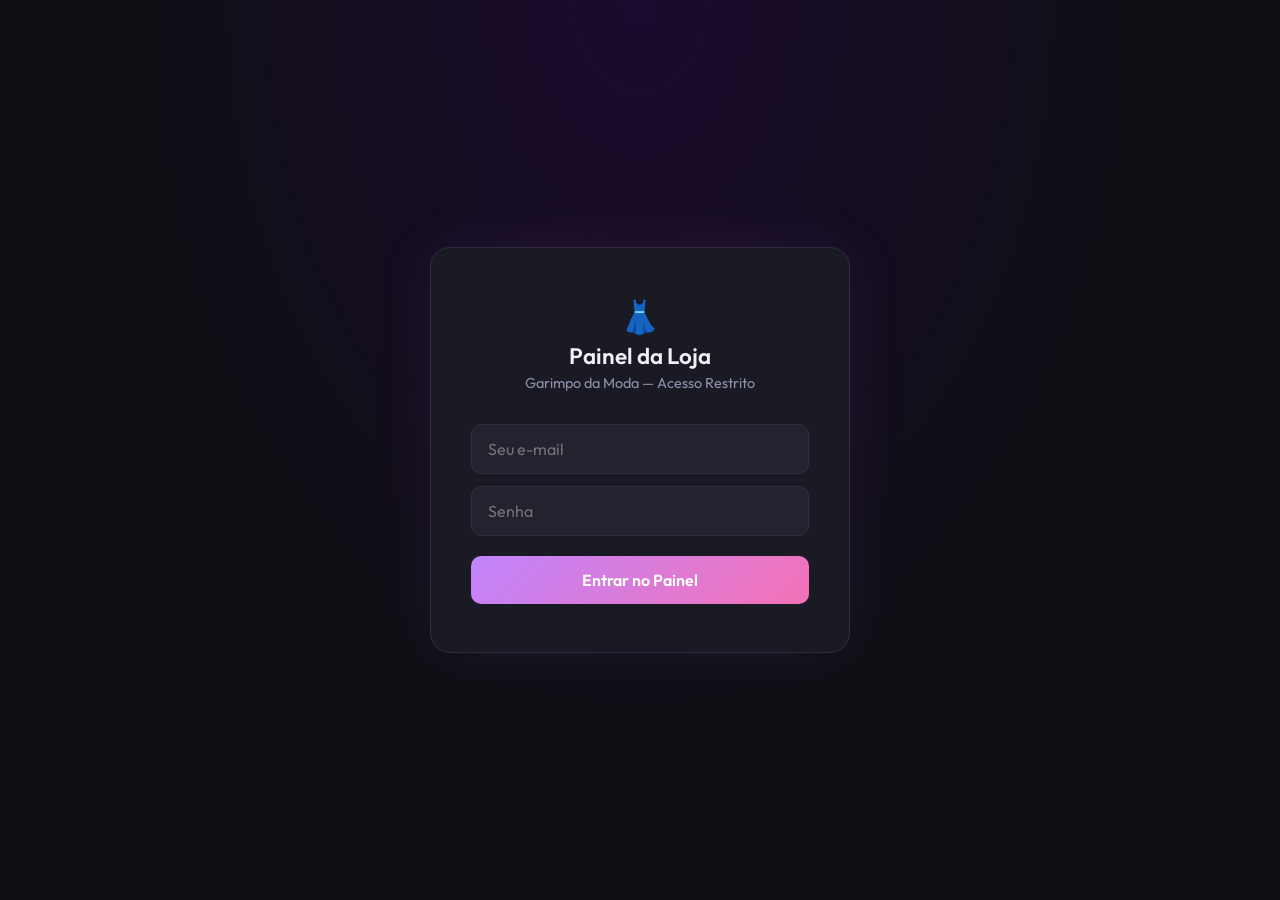
==== admin.html @ e4179bb4 "Feat: Painel Admin com Auth, Upload Storage e CRUD de Produtos" ====
<!DOCTYPE html>
<html lang="pt-BR">
<head>
    <meta charset="UTF-8">
    <meta name="viewport" content="width=device-width, initial-scale=1.0">
    <title>Garimpo da Moda | Painel Administrativo</title>
    <link rel="preconnect" href="https://fonts.googleapis.com">
    <link href="https://fonts.googleapis.com/css2?family=Outfit:wght@300;400;500;600;700&display=swap" rel="stylesheet">
    <script src="https://cdn.jsdelivr.net/npm/@supabase/supabase-js@2"></script>
    <style>
        :root {
            --bg: #0f0f13;
            --surface: #1a1a24;
            --surface2: #23232f;
            --border: #2e2e40;
            --accent: #c084fc;
            --accent2: #f472b6;
            --text: #f1f0f7;
            --text-muted: #9090a8;
            --success: #34d399;
            --danger: #f87171;
            --warning: #fbbf24;
        }

        * { margin: 0; padding: 0; box-sizing: border-box; }

        body {
            font-family: 'Outfit', sans-serif;
            background: var(--bg);
            color: var(--text);
            min-height: 100vh;
        }

        /* ===== LOGIN ===== */
        #login-screen {
            display: flex;
            align-items: center;
            justify-content: center;
            min-height: 100vh;
            background: radial-gradient(ellipse at top, #1a0a2e 0%, #0f0f13 60%);
        }

        .login-box {
            background: var(--surface);
            border: 1px solid var(--border);
            border-radius: 20px;
            padding: 48px 40px;
            width: 100%;
            max-width: 420px;
            text-align: center;
            box-shadow: 0 0 60px rgba(192, 132, 252, 0.08);
        }

        .login-logo {
            font-size: 2rem;
            margin-bottom: 6px;
        }

        .login-box h1 {
            font-size: 1.4rem;
            font-weight: 600;
            margin-bottom: 4px;
        }

        .login-box p {
            color: var(--text-muted);
            font-size: 0.9rem;
            margin-bottom: 32px;
        }

        .login-box input {
            width: 100%;
            padding: 14px 16px;
            background: var(--surface2);
            border: 1px solid var(--border);
            border-radius: 10px;
            color: var(--text);
            font-family: 'Outfit', sans-serif;
            font-size: 1rem;
            margin-bottom: 12px;
            transition: border-color 0.2s;
        }

        .login-box input:focus {
            outline: none;
            border-color: var(--accent);
        }

        .btn-login {
            width: 100%;
            padding: 14px;
            background: linear-gradient(135deg, var(--accent), var(--accent2));
            border: none;
            border-radius: 10px;
            color: white;
            font-family: 'Outfit', sans-serif;
            font-size: 1rem;
            font-weight: 600;
            cursor: pointer;
            margin-top: 8px;
            transition: opacity 0.2s, transform 0.1s;
        }

        .btn-login:hover { opacity: 0.9; transform: translateY(-1px); }
        .btn-login:active { transform: translateY(0); }

        .login-error {
            background: rgba(248, 113, 113, 0.1);
            border: 1px solid rgba(248, 113, 113, 0.3);
            color: var(--danger);
            padding: 12px;
            border-radius: 8px;
            font-size: 0.88rem;
            margin-top: 12px;
            display: none;
        }

        /* ===== ADMIN PANEL ===== */
        #admin-panel { display: none; }

        .admin-header {
            background: var(--surface);
            border-bottom: 1px solid var(--border);
            padding: 16px 32px;
            display: flex;
            align-items: center;
            justify-content: space-between;
            position: sticky;
            top: 0;
            z-index: 100;
        }

        .admin-header .brand {
            display: flex;
            align-items: center;
            gap: 12px;
        }

        .admin-header .brand-icon {
            width: 36px;
            height: 36px;
            background: linear-gradient(135deg, var(--accent), var(--accent2));
            border-radius: 8px;
            display: flex;
            align-items: center;
            justify-content: center;
            font-size: 1.1rem;
        }

        .admin-header h1 { font-size: 1.1rem; font-weight: 600; }
        .admin-header p { font-size: 0.8rem; color: var(--text-muted); }

        .btn-logout {
            background: var(--surface2);
            border: 1px solid var(--border);
            color: var(--text-muted);
            padding: 8px 18px;
            border-radius: 8px;
            cursor: pointer;
            font-family: 'Outfit', sans-serif;
            font-size: 0.88rem;
            transition: all 0.2s;
        }

        .btn-logout:hover { color: var(--danger); border-color: var(--danger); }

        .admin-content {
            max-width: 1100px;
            margin: 0 auto;
            padding: 32px 24px;
            display: grid;
            grid-template-columns: 400px 1fr;
            gap: 28px;
            align-items: start;
        }

        @media (max-width: 800px) {
            .admin-content { grid-template-columns: 1fr; }
        }

        /* ===== FORM CARD ===== */
        .card-admin {
            background: var(--surface);
            border: 1px solid var(--border);
            border-radius: 16px;
            padding: 28px;
        }

        .card-admin h2 {
            font-size: 1.1rem;
            font-weight: 600;
            margin-bottom: 24px;
            display: flex;
            align-items: center;
            gap: 8px;
        }

        .form-group {
            margin-bottom: 16px;
        }

        .form-group label {
            display: block;
            font-size: 0.85rem;
            font-weight: 500;
            color: var(--text-muted);
            margin-bottom: 6px;
        }

        .form-group input,
        .form-group textarea,
        .form-group select {
            width: 100%;
            padding: 12px 14px;
            background: var(--surface2);
            border: 1px solid var(--border);
            border-radius: 10px;
            color: var(--text);
            font-family: 'Outfit', sans-serif;
            font-size: 0.95rem;
            transition: border-color 0.2s;
        }

        .form-group input:focus,
        .form-group textarea:focus,
        .form-group select:focus {
            outline: none;
            border-color: var(--accent);
        }

        .form-group select option { background: var(--surface2); }

        .form-row {
            display: grid;
            grid-template-columns: 1fr 1fr;
            gap: 12px;
        }

        /* Upload de imagem */
        .upload-area {
            border: 2px dashed var(--border);
            border-radius: 12px;
            padding: 24px;
            text-align: center;
            cursor: pointer;
            transition: all 0.2s;
            position: relative;
        }

        .upload-area:hover {
            border-color: var(--accent);
            background: rgba(192, 132, 252, 0.04);
        }

        .upload-area.has-image {
            border-style: solid;
            border-color: var(--accent);
            padding: 0;
            overflow: hidden;
        }

        .upload-area img.preview {
            width: 100%;
            height: 200px;
            object-fit: cover;
            border-radius: 10px;
            display: block;
        }

        .upload-area input[type="file"] {
            position: absolute;
            inset: 0;
            opacity: 0;
            cursor: pointer;
            width: 100%;
            height: 100%;
        }

        .upload-icon { font-size: 2rem; margin-bottom: 8px; }
        .upload-area p { color: var(--text-muted); font-size: 0.85rem; }
        .upload-area strong { color: var(--accent); }

        .upload-overlay {
            position: absolute;
            inset: 0;
            background: rgba(0,0,0,0.5);
            display: flex;
            align-items: center;
            justify-content: center;
            border-radius: 10px;
            opacity: 0;
            transition: opacity 0.2s;
        }

        .upload-area.has-image:hover .upload-overlay { opacity: 1; }

        .btn-publish {
            width: 100%;
            padding: 14px;
            background: linear-gradient(135deg, var(--accent), var(--accent2));
            border: none;
            border-radius: 10px;
            color: white;
            font-family: 'Outfit', sans-serif;
            font-size: 1rem;
            font-weight: 600;
            cursor: pointer;
            margin-top: 8px;
            transition: all 0.2s;
            display: flex;
            align-items: center;
            justify-content: center;
            gap: 8px;
        }

        .btn-publish:hover { opacity: 0.9; transform: translateY(-1px); }
        .btn-publish:disabled { opacity: 0.5; transform: none; cursor: not-allowed; }

        .form-feedback {
            padding: 12px 16px;
            border-radius: 8px;
            font-size: 0.88rem;
            margin-top: 12px;
            display: none;
        }

        .form-feedback.success {
            background: rgba(52, 211, 153, 0.1);
            border: 1px solid rgba(52, 211, 153, 0.3);
            color: var(--success);
        }

        .form-feedback.error {
            background: rgba(248, 113, 113, 0.1);
            border: 1px solid rgba(248, 113, 113, 0.3);
            color: var(--danger);
        }

        /* ===== PRODUCT LIST ===== */
        .products-list-header {
            display: flex;
            align-items: center;
            justify-content: space-between;
            margin-bottom: 20px;
        }

        .products-list-header h2 {
            font-size: 1.1rem;
            font-weight: 600;
            display: flex;
            align-items: center;
            gap: 8px;
        }

        .badge {
            background: var(--surface2);
            color: var(--text-muted);
            padding: 3px 10px;
            border-radius: 20px;
            font-size: 0.8rem;
        }

        .product-admin-card {
            background: var(--surface);
            border: 1px solid var(--border);
            border-radius: 14px;
            padding: 16px;
            display: flex;
            gap: 16px;
            align-items: center;
            margin-bottom: 12px;
            transition: border-color 0.2s;
        }

        .product-admin-card:hover { border-color: var(--border); }

        .product-admin-card.unavailable { opacity: 0.5; }

        .product-admin-img {
            width: 80px;
            height: 80px;
            border-radius: 10px;
            object-fit: cover;
            background: var(--surface2);
            flex-shrink: 0;
        }

        .product-admin-info { flex: 1; min-width: 0; }

        .product-admin-info h3 {
            font-size: 0.95rem;
            font-weight: 600;
            white-space: nowrap;
            overflow: hidden;
            text-overflow: ellipsis;
        }

        .product-admin-info p {
            font-size: 0.82rem;
            color: var(--text-muted);
            margin-top: 2px;
        }

        .product-admin-price {
            font-size: 1rem;
            font-weight: 700;
            color: var(--accent);
            margin-top: 4px;
        }

        .product-badges {
            display: flex;
            gap: 6px;
            margin-top: 6px;
        }

        .badge-tamanho {
            background: rgba(192, 132, 252, 0.15);
            color: var(--accent);
            padding: 2px 8px;
            border-radius: 6px;
            font-size: 0.75rem;
            font-weight: 600;
        }

        .badge-status-ok {
            background: rgba(52, 211, 153, 0.15);
            color: var(--success);
            padding: 2px 8px;
            border-radius: 6px;
            font-size: 0.75rem;
        }

        .badge-status-sold {
            background: rgba(248, 113, 113, 0.15);
            color: var(--danger);
            padding: 2px 8px;
            border-radius: 6px;
            font-size: 0.75rem;
        }

        .product-actions {
            display: flex;
            flex-direction: column;
            gap: 6px;
            flex-shrink: 0;
        }

        .btn-action {
            padding: 6px 14px;
            border-radius: 8px;
            border: 1px solid var(--border);
            background: var(--surface2);
            color: var(--text-muted);
            cursor: pointer;
            font-family: 'Outfit', sans-serif;
            font-size: 0.8rem;
            transition: all 0.2s;
            white-space: nowrap;
        }

        .btn-action:hover { background: var(--surface); color: var(--text); }

        .btn-action.reativar:hover { color: var(--success); border-color: var(--success); }
        .btn-action.desativar:hover { color: var(--warning); border-color: var(--warning); }
        .btn-action.deletar:hover { color: var(--danger); border-color: var(--danger); }

        .empty-state {
            text-align: center;
            padding: 48px 24px;
            color: var(--text-muted);
        }

        .empty-state p { font-size: 2rem; margin-bottom: 12px; }

        .loading-admin {
            text-align: center;
            padding: 32px;
            color: var(--text-muted);
            font-size: 0.9rem;
        }

        /* Spinner */
        @keyframes spin { to { transform: rotate(360deg); } }
        .spinner {
            width: 20px;
            height: 20px;
            border: 2px solid rgba(255,255,255,0.3);
            border-top-color: white;
            border-radius: 50%;
            animation: spin 0.7s linear infinite;
        }
    </style>
</head>
<body>

<!-- ========== TELA DE LOGIN ========== -->
<div id="login-screen">
    <div class="login-box">
        <div class="login-logo">👗</div>
        <h1>Painel da Loja</h1>
        <p>Garimpo da Moda — Acesso Restrito</p>

        <input type="email" id="admin-email" placeholder="Seu e-mail" autocomplete="email">
        <input type="password" id="admin-password" placeholder="Senha" autocomplete="current-password">
        <button class="btn-login" onclick="fazerLogin()">Entrar no Painel</button>

        <div class="login-error" id="login-error"></div>
    </div>
</div>

<!-- ========== PAINEL ADMIN ========== -->
<div id="admin-panel">

    <header class="admin-header">
        <div class="brand">
            <div class="brand-icon">👗</div>
            <div>
                <h1>Garimpo da Moda</h1>
                <p id="admin-user-email">Carregando...</p>
            </div>
        </div>
        <button class="btn-logout" onclick="fazerLogout()">Sair</button>
    </header>

    <div class="admin-content">

        <!-- FORMULÁRIO NOVA PEÇA -->
        <div class="card-admin" style="position: sticky; top: 80px;">
            <h2>✨ Adicionar Nova Peça</h2>

            <div class="form-group">
                <label>Foto da Peça</label>
                <div class="upload-area" id="upload-area">
                    <input type="file" id="foto-input" accept="image/*" onchange="previewFoto(this)">
                    <div class="upload-overlay">
                        <span style="color:white; font-size:0.85rem;">Trocar foto</span>
                    </div>
                    <div id="upload-placeholder">
                        <div class="upload-icon">📷</div>
                        <p><strong>Clique para escolher a foto</strong></p>
                        <p>JPG, PNG ou WebP (máx. 5MB)</p>
                    </div>
                    <img id="foto-preview" class="preview" src="" alt="" style="display:none;">
                </div>
            </div>

            <div class="form-group">
                <label>Título da Peça *</label>
                <input type="text" id="novo-titulo" placeholder="Ex: Blazer Vintage Anos 80">
            </div>

            <div class="form-group">
                <label>Descrição</label>
                <textarea id="nova-descricao" rows="2" placeholder="Detalhes da peça, material, estado..."></textarea>
            </div>

            <div class="form-row">
                <div class="form-group">
                    <label>Preço (R$) *</label>
                    <input type="number" id="novo-preco" placeholder="89.90" step="0.01" min="0">
                </div>
                <div class="form-group">
                    <label>Tamanho</label>
                    <select id="novo-tamanho">
                        <option value="PP">PP</option>
                        <option value="P">P</option>
                        <option value="M" selected>M</option>
                        <option value="G">G</option>
                        <option value="GG">GG</option>
                        <option value="XGG">XGG</option>
                        <option value="U">Único</option>
                    </select>
                </div>
            </div>

            <button class="btn-publish" id="btn-publicar" onclick="publicarProduto()">
                <span>🚀</span> Publicar na Vitrine
            </button>

            <div class="form-feedback" id="form-feedback"></div>
        </div>

        <!-- LISTA DE PRODUTOS -->
        <div>
            <div class="products-list-header">
                <h2>📦 Vitrine Atual <span class="badge" id="total-badge">—</span></h2>
                <button class="btn-action" onclick="carregarProdutos()" style="font-size:0.85rem;">🔄 Atualizar</button>
            </div>
            <div id="lista-produtos">
                <div class="loading-admin">Carregando produtos...</div>
            </div>
        </div>

    </div>
</div>

<script src="admin.js?v=1"></script>
</body>
</html>
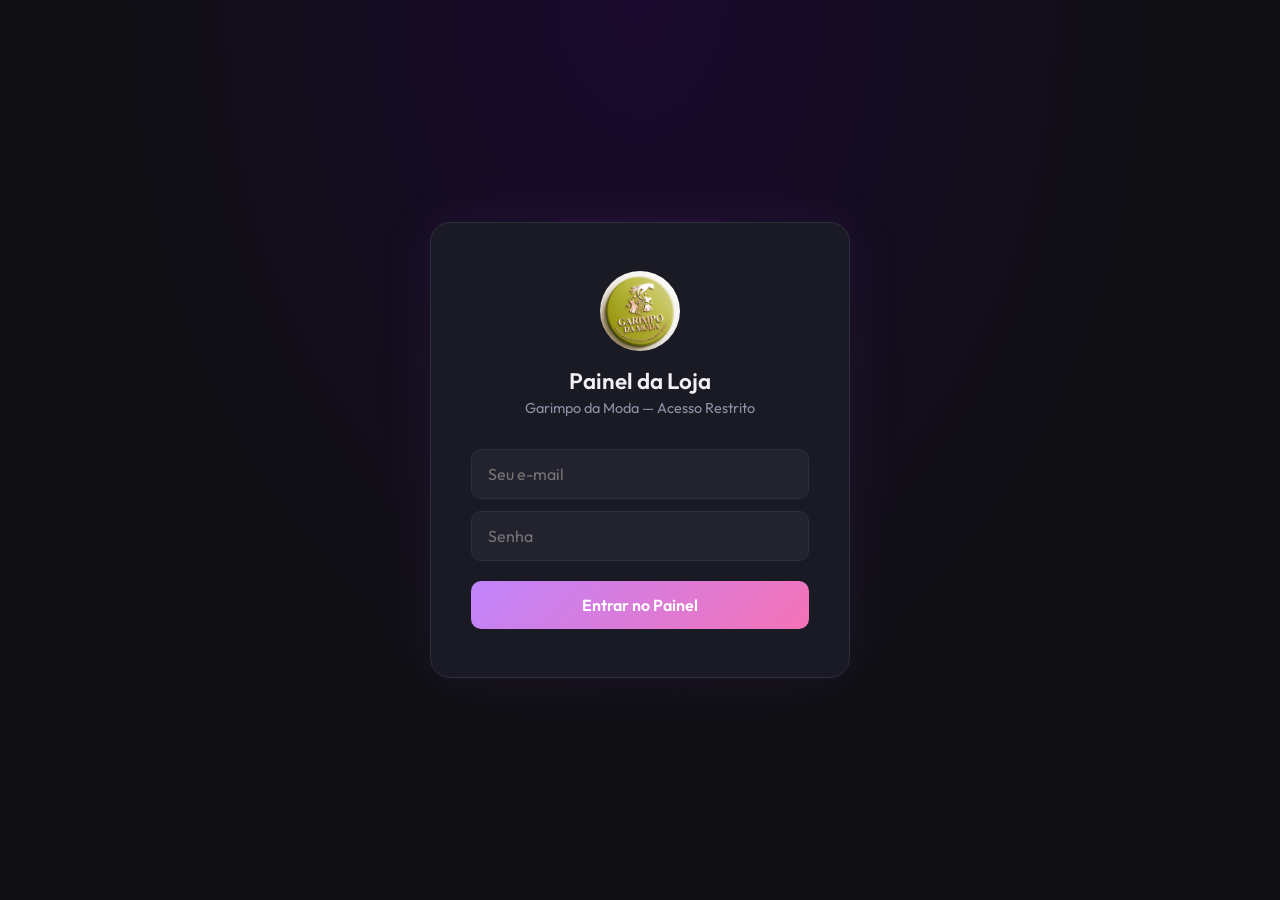
==== commit e6ff38d3: "Fix: Trocar emoji vestido pela logo oficial no admin" ====
--- a/admin.html
+++ b/admin.html
@@ -52,8 +52,14 @@
         }
 
         .login-logo {
-            font-size: 2rem;
-            margin-bottom: 6px;
+            margin-bottom: 12px;
+        }
+
+        .login-logo img {
+            width: 80px;
+            height: 80px;
+            border-radius: 50%;
+            object-fit: cover;
         }
 
         .login-box h1 {
@@ -274,6 +280,7 @@
             cursor: pointer;
             width: 100%;
             height: 100%;
+            z-index: 10;
         }
 
         .upload-icon { font-size: 2rem; margin-bottom: 8px; }
@@ -290,6 +297,8 @@
             border-radius: 10px;
             opacity: 0;
             transition: opacity 0.2s;
+            pointer-events: none;
+            z-index: 5;
         }
 
         .upload-area.has-image:hover .upload-overlay { opacity: 1; }
@@ -497,7 +506,7 @@
 <!-- ========== TELA DE LOGIN ========== -->
 <div id="login-screen">
     <div class="login-box">
-        <div class="login-logo">👗</div>
+        <div class="login-logo"><img src="img/logo.jpg" alt="Garimpo da Moda"></div>
         <h1>Painel da Loja</h1>
         <p>Garimpo da Moda — Acesso Restrito</p>
 
@@ -514,7 +523,7 @@
 
     <header class="admin-header">
         <div class="brand">
-            <div class="brand-icon">👗</div>
+            <div class="brand-icon"><img src="img/logo.jpg" alt="Logo" style="width:32px;height:32px;border-radius:50%;object-fit:cover;"></div>
             <div>
                 <h1>Garimpo da Moda</h1>
                 <p id="admin-user-email">Carregando...</p>
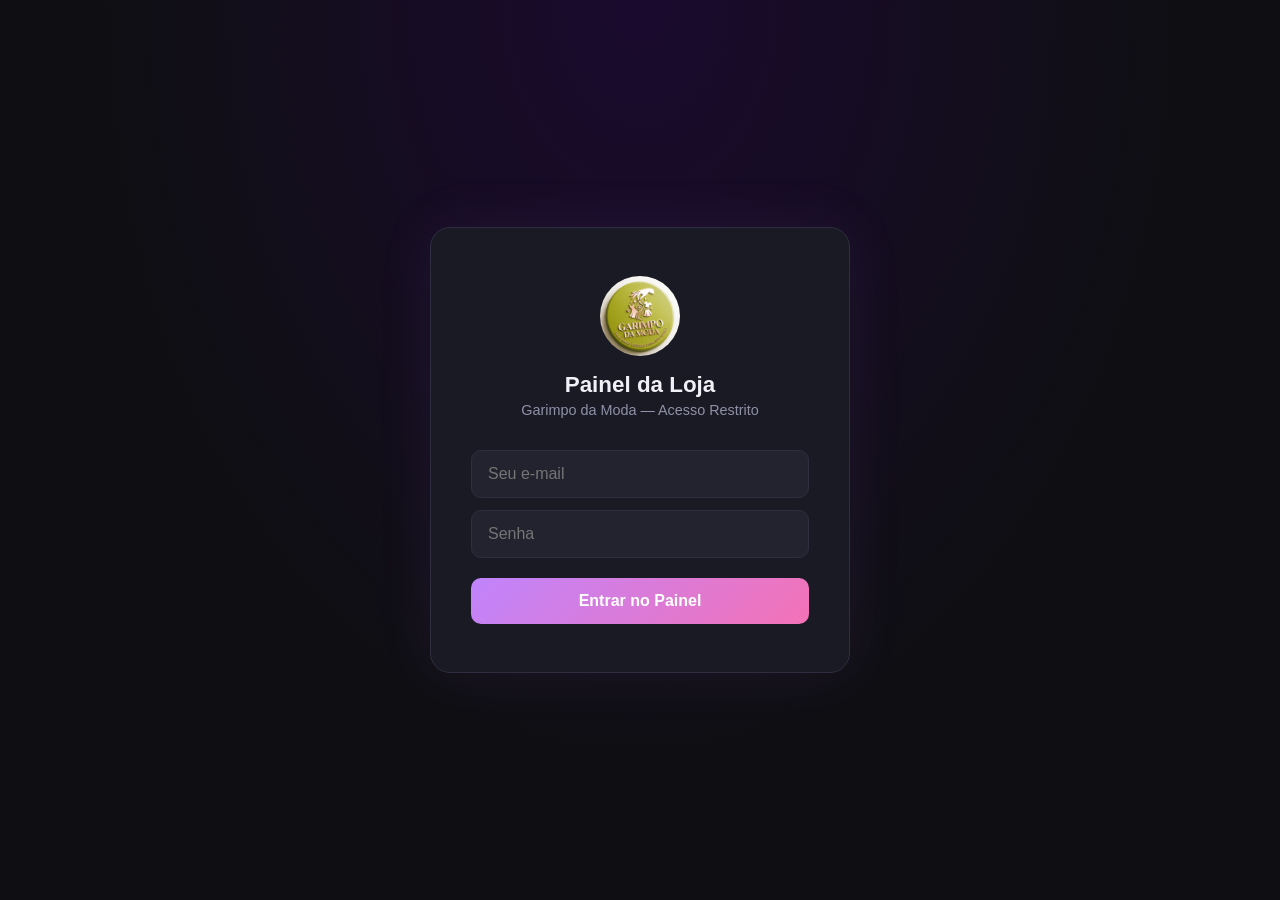
==== commit e2f400b6: "Modernização: segurança XSS, performance GPU, acessibilidade e SEO Segurança: escapeHtml() sanitiza " ====
--- a/admin.html
+++ b/admin.html
@@ -3,10 +3,12 @@
 <head>
     <meta charset="UTF-8">
     <meta name="viewport" content="width=device-width, initial-scale=1.0">
+    <meta http-equiv="Content-Security-Policy" content="default-src 'self'; script-src 'self' https://cdn.jsdelivr.net; style-src 'self' https://fonts.googleapis.com 'unsafe-inline'; font-src https://fonts.gstatic.com; img-src 'self' https://*.supabase.co https://via.placeholder.com blob: data:; connect-src https://*.supabase.co;">
     <title>Garimpo da Moda | Painel Administrativo</title>
+    <link rel="icon" href="img/logo.jpg" type="image/jpeg">
     <link rel="preconnect" href="https://fonts.googleapis.com">
     <link href="https://fonts.googleapis.com/css2?family=Outfit:wght@300;400;500;600;700&display=swap" rel="stylesheet">
-    <script src="https://cdn.jsdelivr.net/npm/@supabase/supabase-js@2"></script>
+    <script src="https://cdn.jsdelivr.net/npm/@supabase/supabase-js@2" defer></script>
     <style>
         :root {
             --bg: #0f0f13;
@@ -512,7 +514,7 @@
 
         <input type="email" id="admin-email" placeholder="Seu e-mail" autocomplete="email">
         <input type="password" id="admin-password" placeholder="Senha" autocomplete="current-password">
-        <button class="btn-login" onclick="fazerLogin()">Entrar no Painel</button>
+        <button class="btn-login" onclick="fazerLogin()" aria-label="Entrar no painel administrativo">Entrar no Painel</button>
 
         <div class="login-error" id="login-error"></div>
     </div>
@@ -529,7 +531,7 @@
                 <p id="admin-user-email">Carregando...</p>
             </div>
         </div>
-        <button class="btn-logout" onclick="fazerLogout()">Sair</button>
+        <button class="btn-logout" onclick="fazerLogout()" aria-label="Sair do painel">Sair</button>
     </header>
 
     <div class="admin-content">
@@ -550,7 +552,7 @@
                         <p><strong>Clique para escolher a foto</strong></p>
                         <p>JPG, PNG ou WebP (máx. 5MB)</p>
                     </div>
-                    <img id="foto-preview" class="preview" src="" alt="" style="display:none;">
+                    <img id="foto-preview" class="preview" src="" alt="Pré-visualização da foto selecionada" style="display:none;">
                 </div>
             </div>
 
@@ -583,7 +585,7 @@
                 </div>
             </div>
 
-            <button class="btn-publish" id="btn-publicar" onclick="publicarProduto()">
+            <button class="btn-publish" id="btn-publicar" onclick="publicarProduto()" aria-label="Publicar peça na vitrine">
                 <span>🚀</span> Publicar na Vitrine
             </button>
 
@@ -604,6 +606,6 @@
     </div>
 </div>
 
-<script src="admin.js?v=1"></script>
+<script src="admin.js?v=2" defer></script>
 </body>
 </html>
